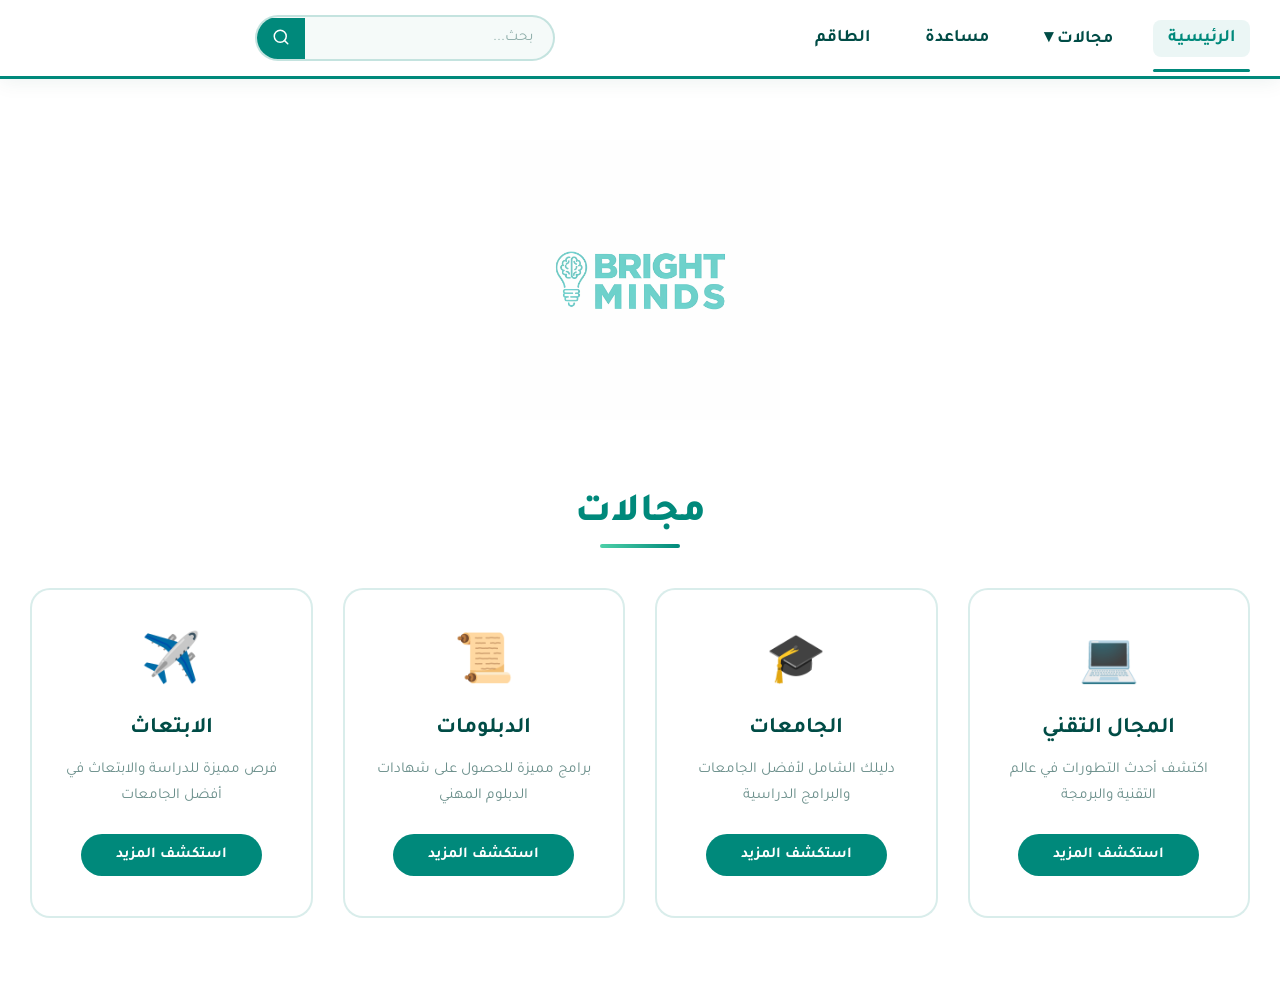
==== index.html @ 67934681 "رفع الموقع الرسمي" ====
<!DOCTYPE html>
<html lang="ar" dir="rtl">
<head>
    <meta charset="UTF-8">
    <meta name="viewport" content="width=device-width, initial-scale=1.0">
    <title>الموقع الرسمي</title>
    <link rel="stylesheet" href="styles.css">
    <link href="https://fonts.googleapis.com/css2?family=Tajawal:wght@400;500;700;800&display=swap" rel="stylesheet">
</head>
<body>
    <!-- Top Navigation Bar -->
    <nav class="navbar">
        <div class="nav-container">
            <div class="nav-right">
                <a href="#" class="nav-link active">الرئيسية</a>
                <div class="dropdown">
                    <a href="fields.html" class="nav-link">مجالات ▾</a>
                    <div class="dropdown-menu">
                        <a href="technical.html" class="dropdown-item">المجال التقني</a>
                        <a href="universities.html" class="dropdown-item">الجامعات</a>
                        <a href="diplomas.html" class="dropdown-item">الدبلومات</a>
                        <a href="scholarships.html" class="dropdown-item">الابتعاث</a>
                    </div>
                </div>
                <a href="help.html" class="nav-link">مساعدة</a>
                <a href="team.html" class="nav-link">الطاقم</a>
            </div>
            <div class="nav-center">
                <div class="search-box">
                    <input type="text" placeholder="بحث..." class="search-input">
                    <button class="search-btn">
                        <svg xmlns="http://www.w3.org/2000/svg" width="18" height="18" viewBox="0 0 24 24" fill="none" stroke="currentColor" stroke-width="2" stroke-linecap="round" stroke-linejoin="round">
                            <circle cx="11" cy="11" r="8"></circle>
                            <line x1="21" y1="21" x2="16.65" y2="16.65"></line>
                        </svg>
                    </button>
                </div>
            </div>
        </div>
    </nav>

    <!-- Main Content -->
    <main class="main-content">
        <!-- Logo Section -->
        <section class="logo-section">
            <img src="1.png" alt="شعار الموقع" class="logo">
        </section>

        <!-- Fields Section -->
        <section class="fields-section">
            <h2 class="section-title">مجالات</h2>
            <div class="cards-container">
                <div class="card">
                    <div class="card-icon">💻</div>
                    <h3>المجال التقني</h3>
                    <p>اكتشف أحدث التطورات في عالم التقنية والبرمجة</p>
                    <a href="technical.html" class="card-btn">استكشف المزيد</a>
                </div>
                <div class="card">
                    <div class="card-icon">🎓</div>
                    <h3>الجامعات</h3>
                    <p>دليلك الشامل لأفضل الجامعات والبرامج الدراسية</p>
                    <a href="universities.html" class="card-btn">استكشف المزيد</a>
                </div>
                <div class="card">
                    <div class="card-icon">📜</div>
                    <h3>الدبلومات</h3>
                    <p>برامج مميزة للحصول على شهادات الدبلوم المهني</p>
                    <a href="diplomas.html" class="card-btn">استكشف المزيد</a>
                </div>
                <div class="card">
                    <div class="card-icon">✈️</div>
                    <h3>الابتعاث</h3>
                    <p>فرص مميزة للدراسة والابتعاث في أفضل الجامعات</p>
                    <a href="scholarships.html" class="card-btn">استكشف المزيد</a>
                </div>
            </div>
        </section>
    </main>

    <script src="script.js"></script>
</body>
</html>
---- styles.css ----
* {
    margin: 0;
    padding: 0;
    box-sizing: border-box;
}

body {
    font-family: 'Tajawal', sans-serif;
    background: #ffffff;
    color: #004c46;
    direction: rtl;
}

/* ===================== Navigation Bar ===================== */
.navbar {
    position: fixed;
    top: 0;
    left: 0;
    width: 100%;
    background: #ffffff;
    box-shadow: 0 2px 20px rgba(0, 76, 70, 0.08);
    z-index: 1000;
    padding: 15px 30px;
    border-bottom: 3px solid #00897b;
}

.nav-container {
    max-width: 1400px;
    margin: 0 auto;
    display: flex;
    justify-content: space-between;
    align-items: center;
    gap: 20px;
}

.nav-right,
.nav-left {
    display: flex;
    align-items: center;
    gap: 25px;
}

.nav-center {
    flex: 1;
    display: flex;
    justify-content: center;
}

.nav-link {
    text-decoration: none;
    color: #004c46;
    font-size: 1.1rem;
    font-weight: 600;
    padding: 8px 15px;
    border-radius: 8px;
    transition: all 0.3s ease;
    position: relative;
}

.nav-link:hover,
.nav-link.active {
    color: #00897b;
    background: rgba(0, 137, 123, 0.08);
}

.nav-link.active::after {
    content: '';
    position: absolute;
    bottom: -15px;
    right: 0;
    width: 100%;
    height: 3px;
    background: #00897b;
    border-radius: 3px;
}

/* ===================== Dropdown ===================== */
.dropdown {
    position: relative;
}

.dropdown-menu {
    position: absolute;
    top: 100%;
    right: 0;
    background: #ffffff;
    min-width: 200px;
    border-radius: 12px;
    box-shadow: 0 10px 40px rgba(0, 76, 70, 0.15);
    padding: 10px;
    opacity: 0;
    visibility: hidden;
    transform: translateY(10px);
    transition: all 0.3s ease;
    border: 1px solid rgba(0, 137, 123, 0.1);
}

.dropdown:hover .dropdown-menu {
    opacity: 1;
    visibility: visible;
    transform: translateY(0);
}

.dropdown-item {
    display: block;
    padding: 12px 18px;
    text-decoration: none;
    color: #004c46;
    font-size: 0.95rem;
    font-weight: 500;
    border-radius: 8px;
    transition: all 0.3s ease;
    border-right: 4px solid transparent;
}

.dropdown-item:hover {
    background: rgba(0, 137, 123, 0.08);
    color: #00897b;
    border-right-color: #00897b;
    padding-right: 25px;
}

/* ===================== Search Box ===================== */
.search-box {
    display: flex;
    align-items: center;
    background: #f5faf9;
    border: 2px solid rgba(0, 137, 123, 0.2);
    border-radius: 50px;
    overflow: hidden;
    transition: all 0.3s ease;
    max-width: 300px;
    width: 100%;
}

.search-box:focus-within {
    border-color: #00897b;
    box-shadow: 0 0 0 4px rgba(0, 137, 123, 0.1);
}

.search-input {
    flex: 1;
    border: none;
    background: transparent;
    padding: 12px 20px;
    font-family: 'Tajawal', sans-serif;
    font-size: 0.95rem;
    color: #004c46;
    outline: none;
}

.search-input::placeholder {
    color: #8faeaa;
}

.search-btn {
    background: #00897b;
    border: none;
    color: #ffffff;
    padding: 10px 15px;
    cursor: pointer;
    transition: all 0.3s ease;
}

.search-btn:hover {
    background: #00695c;
}

/* ===================== Main Content ===================== */
.main-content {
    padding-top: 80px;
    min-height: 100vh;
}

.logo-section {
    display: flex;
    justify-content: center;
    align-items: center;
    padding: 60px 20px 30px;
}

.logo {
    max-width: 280px;
    width: 100%;
    height: auto;
}

/* ===================== Fields Section ===================== */
.fields-section {
    max-width: 1400px;
    margin: 0 auto;
    padding: 40px 30px 80px;
    text-align: center;
}

.section-title {
    font-size: 2.5rem;
    font-weight: 800;
    color: #00897b;
    margin-bottom: 50px;
    position: relative;
    display: inline-block;
}

.section-title::after {
    content: '';
    position: absolute;
    bottom: -10px;
    right: 50%;
    transform: translateX(50%);
    width: 80px;
    height: 4px;
    background: linear-gradient(to left, #00897b, #4dd0a8);
    border-radius: 4px;
}

.cards-container {
    display: grid;
    grid-template-columns: repeat(4, 1fr);
    gap: 30px;
}

.card {
    background: #ffffff;
    border: 2px solid rgba(0, 137, 123, 0.15);
    border-radius: 20px;
    padding: 40px 30px;
    text-align: center;
    transition: all 0.4s ease;
    position: relative;
    overflow: hidden;
}

.card::before {
    content: '';
    position: absolute;
    top: 0;
    left: 0;
    width: 100%;
    height: 5px;
    background: linear-gradient(to left, #00897b, #4dd0a8);
    transform: scaleX(0);
    transform-origin: right;
    transition: transform 0.4s ease;
}

.card:hover {
    transform: translateY(-8px);
    border-color: #00897b;
    box-shadow: 0 15px 50px rgba(0, 137, 123, 0.2);
}

.card:hover::before {
    transform: scaleX(1);
}

.card-icon {
    font-size: 3rem;
    margin-bottom: 20px;
}

.card h3 {
    font-size: 1.4rem;
    font-weight: 700;
    color: #004c46;
    margin-bottom: 15px;
}

.card p {
    color: #6b8f8b;
    font-size: 0.95rem;
    line-height: 1.7;
    margin-bottom: 25px;
}

.card-btn {
    display: inline-block;
    padding: 12px 35px;
    background: #00897b;
    color: #ffffff;
    text-decoration: none;
    border-radius: 50px;
    font-weight: 600;
    font-size: 0.95rem;
    transition: all 0.3s ease;
}

.card-btn:hover {
    background: #00695c;
    transform: scale(1.05);
    box-shadow: 0 8px 25px rgba(0, 137, 123, 0.3);
}

@keyframes fadeIn {
    from {
        opacity: 0;
        transform: translateY(20px);
    }
    to {
        opacity: 1;
        transform: translateY(0);
    }
}

/* ===================== Empty Pages ===================== */
.empty-page {
    display: flex;
    flex-direction: column;
    justify-content: center;
    align-items: center;
    gap: 15px;
}

.page-title {
    font-size: 2.8rem;
    font-weight: 800;
    color: #00897b;
}

.page-subtitle {
    font-size: 1.1rem;
    color: #6b8f8b;
}

/* ===================== Responsive ===================== */
@media (max-width: 1200px) {
    .cards-container {
        grid-template-columns: repeat(2, 1fr);
    }
}

@media (max-width: 768px) {
    .navbar {
        padding: 12px 15px;
    }

    .nav-container {
        flex-wrap: wrap;
        justify-content: center;
        gap: 10px;
    }

    .nav-right,
    .nav-left {
        gap: 10px;
    }

    .nav-center {
        order: 3;
        width: 100%;
    }

    .search-box {
        max-width: 100%;
    }

    .cards-container {
        grid-template-columns: 1fr;
    }

    .section-title {
        font-size: 2rem;
    }
}
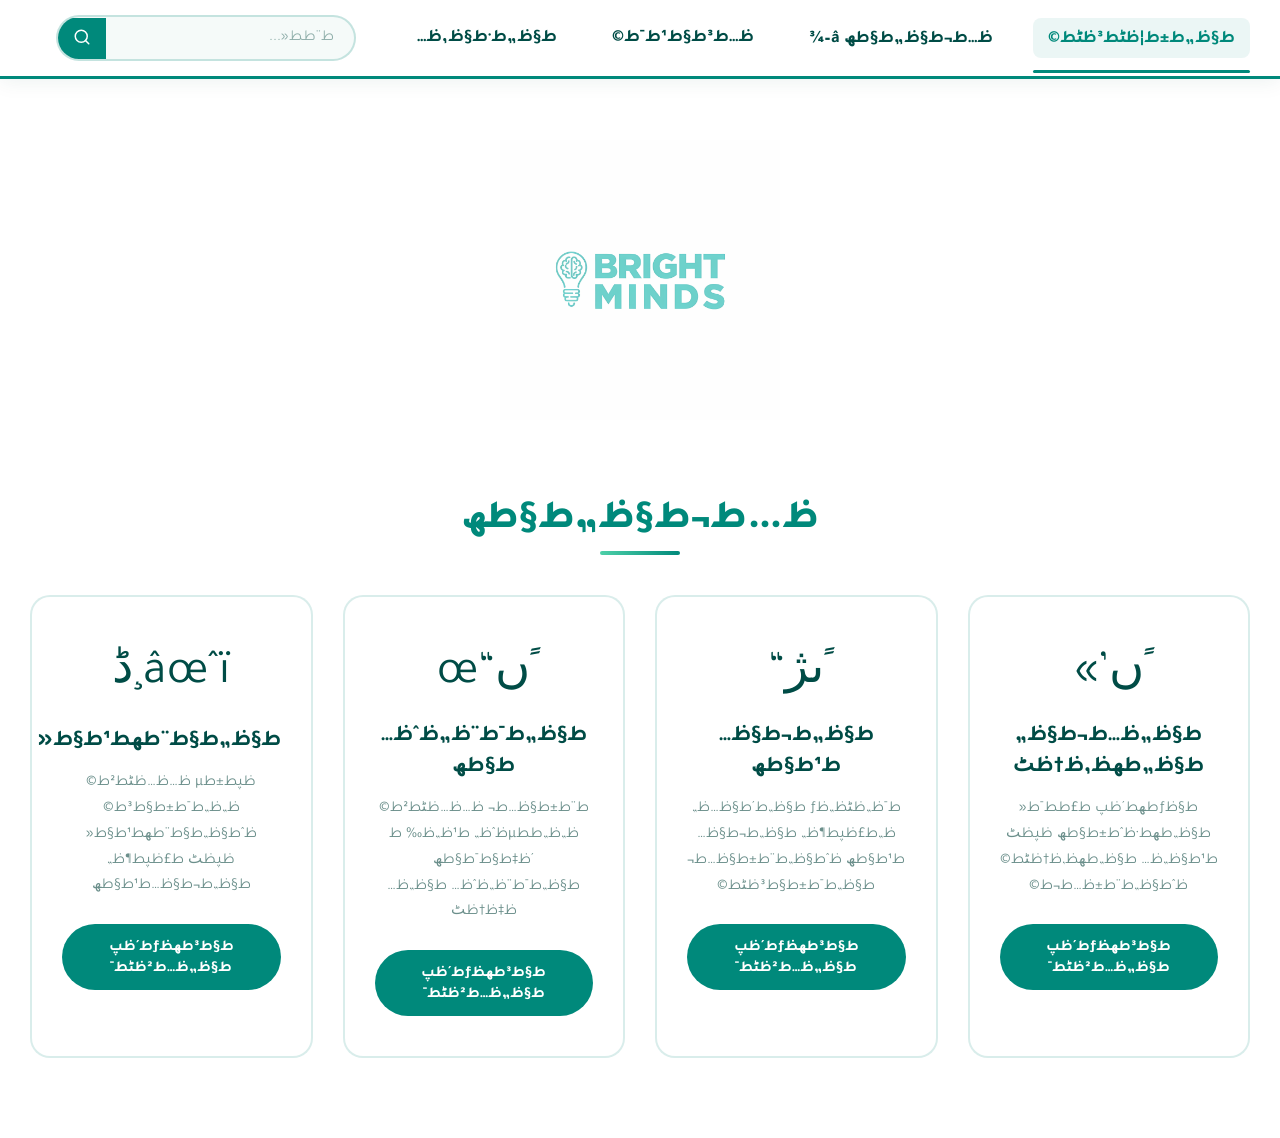
==== commit 1813fb63: "حذف صفحة المجالات وتحديث الروابط" ====
--- a/index.html
+++ b/index.html
@@ -1,9 +1,9 @@
-<!DOCTYPE html>
+﻿<!DOCTYPE html>
 <html lang="ar" dir="rtl">
 <head>
     <meta charset="UTF-8">
     <meta name="viewport" content="width=device-width, initial-scale=1.0">
-    <title>الموقع الرسمي</title>
+    <title>ط§ظ„ظ…ظˆظ‚ط¹ ط§ظ„ط±ط³ظ…ظٹ</title>
     <link rel="stylesheet" href="styles.css">
     <link href="https://fonts.googleapis.com/css2?family=Tajawal:wght@400;500;700;800&display=swap" rel="stylesheet">
 </head>
@@ -12,22 +12,22 @@
     <nav class="navbar">
         <div class="nav-container">
             <div class="nav-right">
-                <a href="#" class="nav-link active">الرئيسية</a>
+                <a href="#" class="nav-link active">ط§ظ„ط±ط¦ظٹط³ظٹط©</a>
                 <div class="dropdown">
-                    <a href="fields.html" class="nav-link">مجالات ▾</a>
+                    <a href="#" class="nav-link">ظ…ط¬ط§ظ„ط§طھ â–¾</a>
                     <div class="dropdown-menu">
-                        <a href="technical.html" class="dropdown-item">المجال التقني</a>
-                        <a href="universities.html" class="dropdown-item">الجامعات</a>
-                        <a href="diplomas.html" class="dropdown-item">الدبلومات</a>
-                        <a href="scholarships.html" class="dropdown-item">الابتعاث</a>
+                        <a href="technical.html" class="dropdown-item">ط§ظ„ظ…ط¬ط§ظ„ ط§ظ„طھظ‚ظ†ظٹ</a>
+                        <a href="universities.html" class="dropdown-item">ط§ظ„ط¬ط§ظ…ط¹ط§طھ</a>
+                        <a href="diplomas.html" class="dropdown-item">ط§ظ„ط¯ط¨ظ„ظˆظ…ط§طھ</a>
+                        <a href="scholarships.html" class="dropdown-item">ط§ظ„ط§ط¨طھط¹ط§ط«</a>
                     </div>
                 </div>
-                <a href="help.html" class="nav-link">مساعدة</a>
-                <a href="team.html" class="nav-link">الطاقم</a>
+                <a href="help.html" class="nav-link">ظ…ط³ط§ط¹ط¯ط©</a>
+                <a href="team.html" class="nav-link">ط§ظ„ط·ط§ظ‚ظ…</a>
             </div>
             <div class="nav-center">
                 <div class="search-box">
-                    <input type="text" placeholder="بحث..." class="search-input">
+                    <input type="text" placeholder="ط¨ط­ط«..." class="search-input">
                     <button class="search-btn">
                         <svg xmlns="http://www.w3.org/2000/svg" width="18" height="18" viewBox="0 0 24 24" fill="none" stroke="currentColor" stroke-width="2" stroke-linecap="round" stroke-linejoin="round">
                             <circle cx="11" cy="11" r="8"></circle>
@@ -43,36 +43,36 @@
     <main class="main-content">
         <!-- Logo Section -->
         <section class="logo-section">
-            <img src="1.png" alt="شعار الموقع" class="logo">
+            <img src="1.png" alt="ط´ط¹ط§ط± ط§ظ„ظ…ظˆظ‚ط¹" class="logo">
         </section>
 
         <!-- Fields Section -->
         <section class="fields-section">
-            <h2 class="section-title">مجالات</h2>
+            <h2 class="section-title">ظ…ط¬ط§ظ„ط§طھ</h2>
             <div class="cards-container">
                 <div class="card">
-                    <div class="card-icon">💻</div>
-                    <h3>المجال التقني</h3>
-                    <p>اكتشف أحدث التطورات في عالم التقنية والبرمجة</p>
-                    <a href="technical.html" class="card-btn">استكشف المزيد</a>
+                    <div class="card-icon">ًں’»</div>
+                    <h3>ط§ظ„ظ…ط¬ط§ظ„ ط§ظ„طھظ‚ظ†ظٹ</h3>
+                    <p>ط§ظƒطھط´ظپ ط£ط­ط¯ط« ط§ظ„طھط·ظˆط±ط§طھ ظپظٹ ط¹ط§ظ„ظ… ط§ظ„طھظ‚ظ†ظٹط© ظˆط§ظ„ط¨ط±ظ…ط¬ط©</p>
+                    <a href="technical.html" class="card-btn">ط§ط³طھظƒط´ظپ ط§ظ„ظ…ط²ظٹط¯</a>
                 </div>
                 <div class="card">
-                    <div class="card-icon">🎓</div>
-                    <h3>الجامعات</h3>
-                    <p>دليلك الشامل لأفضل الجامعات والبرامج الدراسية</p>
-                    <a href="universities.html" class="card-btn">استكشف المزيد</a>
+                    <div class="card-icon">ًںژ“</div>
+                    <h3>ط§ظ„ط¬ط§ظ…ط¹ط§طھ</h3>
+                    <p>ط¯ظ„ظٹظ„ظƒ ط§ظ„ط´ط§ظ…ظ„ ظ„ط£ظپط¶ظ„ ط§ظ„ط¬ط§ظ…ط¹ط§طھ ظˆط§ظ„ط¨ط±ط§ظ…ط¬ ط§ظ„ط¯ط±ط§ط³ظٹط©</p>
+                    <a href="universities.html" class="card-btn">ط§ط³طھظƒط´ظپ ط§ظ„ظ…ط²ظٹط¯</a>
                 </div>
                 <div class="card">
-                    <div class="card-icon">📜</div>
-                    <h3>الدبلومات</h3>
-                    <p>برامج مميزة للحصول على شهادات الدبلوم المهني</p>
-                    <a href="diplomas.html" class="card-btn">استكشف المزيد</a>
+                    <div class="card-icon">ًں“œ</div>
+                    <h3>ط§ظ„ط¯ط¨ظ„ظˆظ…ط§طھ</h3>
+                    <p>ط¨ط±ط§ظ…ط¬ ظ…ظ…ظٹط²ط© ظ„ظ„ط­طµظˆظ„ ط¹ظ„ظ‰ ط´ظ‡ط§ط¯ط§طھ ط§ظ„ط¯ط¨ظ„ظˆظ… ط§ظ„ظ…ظ‡ظ†ظٹ</p>
+                    <a href="diplomas.html" class="card-btn">ط§ط³طھظƒط´ظپ ط§ظ„ظ…ط²ظٹط¯</a>
                 </div>
                 <div class="card">
-                    <div class="card-icon">✈️</div>
-                    <h3>الابتعاث</h3>
-                    <p>فرص مميزة للدراسة والابتعاث في أفضل الجامعات</p>
-                    <a href="scholarships.html" class="card-btn">استكشف المزيد</a>
+                    <div class="card-icon">âœˆï¸ڈ</div>
+                    <h3>ط§ظ„ط§ط¨طھط¹ط§ط«</h3>
+                    <p>ظپط±طµ ظ…ظ…ظٹط²ط© ظ„ظ„ط¯ط±ط§ط³ط© ظˆط§ظ„ط§ط¨طھط¹ط§ط« ظپظٹ ط£ظپط¶ظ„ ط§ظ„ط¬ط§ظ…ط¹ط§طھ</p>
+                    <a href="scholarships.html" class="card-btn">ط§ط³طھظƒط´ظپ ط§ظ„ظ…ط²ظٹط¯</a>
                 </div>
             </div>
         </section>
--- a/styles.css
+++ b/styles.css
@@ -81,7 +81,7 @@
 
 .dropdown-menu {
     position: absolute;
-    top: 100%;
+    top: calc(100% + 8px);
     right: 0;
     background: #ffffff;
     min-width: 200px;
@@ -90,12 +90,14 @@
     padding: 10px;
     opacity: 0;
     visibility: hidden;
-    transform: translateY(10px);
+    transform: translateY(-5px);
     transition: all 0.3s ease;
     border: 1px solid rgba(0, 137, 123, 0.1);
-}
-
-.dropdown:hover .dropdown-menu {
+    z-index: 100;
+}
+
+.dropdown:hover .dropdown-menu,
+.dropdown.open .dropdown-menu {
     opacity: 1;
     visibility: visible;
     transform: translateY(0);
@@ -330,6 +332,10 @@
 }
 
 @media (max-width: 768px) {
+    .main-content {
+        padding-top: 150px;
+    }
+
     .navbar {
         padding: 12px 15px;
     }
@@ -343,6 +349,13 @@
     .nav-right,
     .nav-left {
         gap: 10px;
+        flex-wrap: wrap;
+        justify-content: center;
+    }
+
+    .nav-link {
+        font-size: 0.95rem;
+        padding: 6px 10px;
     }
 
     .nav-center {
@@ -354,6 +367,25 @@
         max-width: 100%;
     }
 
+    .dropdown-menu {
+        position: absolute;
+        right: auto;
+        left: 50%;
+        transform: translateX(-50%) translateY(10px);
+    }
+
+    .dropdown:hover .dropdown-menu {
+        transform: translateX(-50%) translateY(0);
+    }
+
+    .logo-section {
+        padding: 40px 20px 20px;
+    }
+
+    .logo {
+        max-width: 200px;
+    }
+
     .cards-container {
         grid-template-columns: 1fr;
     }
@@ -361,4 +393,13 @@
     .section-title {
         font-size: 2rem;
     }
+
+    .empty-page {
+        padding: 0 20px;
+        text-align: center;
+    }
+
+    .page-title {
+        font-size: 2rem;
+    }
 }
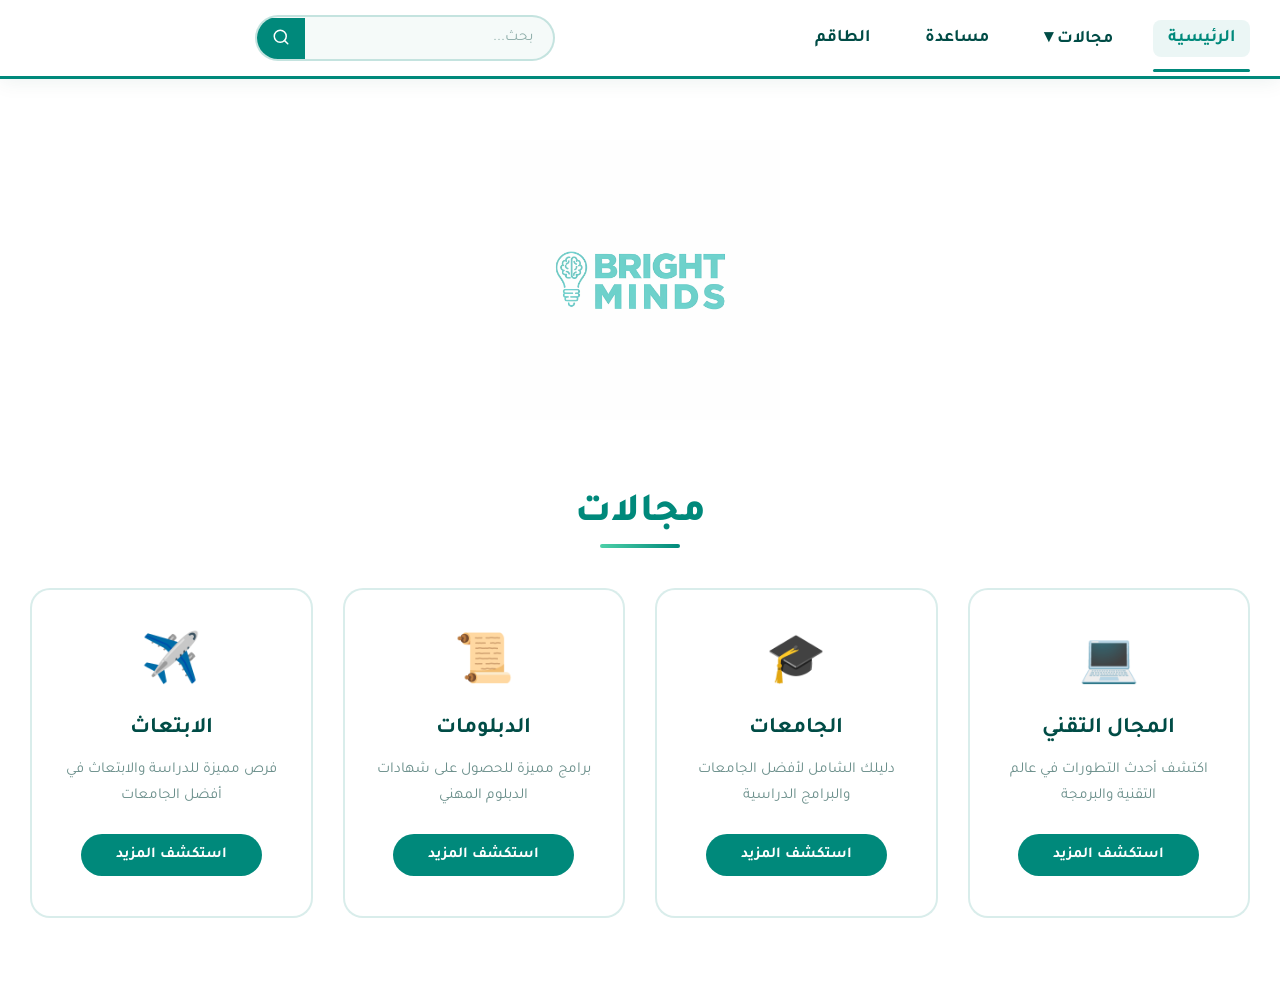
==== commit 2e3e39a7: "إصلاح ترميز الملفات واستعادة صفحة المجالات" ====
--- a/index.html
+++ b/index.html
@@ -3,7 +3,7 @@
 <head>
     <meta charset="UTF-8">
     <meta name="viewport" content="width=device-width, initial-scale=1.0">
-    <title>ط§ظ„ظ…ظˆظ‚ط¹ ط§ظ„ط±ط³ظ…ظٹ</title>
+    <title>الموقع الرسمي</title>
     <link rel="stylesheet" href="styles.css">
     <link href="https://fonts.googleapis.com/css2?family=Tajawal:wght@400;500;700;800&display=swap" rel="stylesheet">
 </head>
@@ -12,22 +12,22 @@
     <nav class="navbar">
         <div class="nav-container">
             <div class="nav-right">
-                <a href="#" class="nav-link active">ط§ظ„ط±ط¦ظٹط³ظٹط©</a>
+                <a href="#" class="nav-link active">الرئيسية</a>
                 <div class="dropdown">
-                    <a href="#" class="nav-link">ظ…ط¬ط§ظ„ط§طھ â–¾</a>
+                    <a href="#" class="nav-link">مجالات ▾</a>
                     <div class="dropdown-menu">
-                        <a href="technical.html" class="dropdown-item">ط§ظ„ظ…ط¬ط§ظ„ ط§ظ„طھظ‚ظ†ظٹ</a>
-                        <a href="universities.html" class="dropdown-item">ط§ظ„ط¬ط§ظ…ط¹ط§طھ</a>
-                        <a href="diplomas.html" class="dropdown-item">ط§ظ„ط¯ط¨ظ„ظˆظ…ط§طھ</a>
-                        <a href="scholarships.html" class="dropdown-item">ط§ظ„ط§ط¨طھط¹ط§ط«</a>
+                        <a href="technical.html" class="dropdown-item">المجال التقني</a>
+                        <a href="universities.html" class="dropdown-item">الجامعات</a>
+                        <a href="diplomas.html" class="dropdown-item">الدبلومات</a>
+                        <a href="scholarships.html" class="dropdown-item">الابتعاث</a>
                     </div>
                 </div>
-                <a href="help.html" class="nav-link">ظ…ط³ط§ط¹ط¯ط©</a>
-                <a href="team.html" class="nav-link">ط§ظ„ط·ط§ظ‚ظ…</a>
+                <a href="help.html" class="nav-link">مساعدة</a>
+                <a href="team.html" class="nav-link">الطاقم</a>
             </div>
             <div class="nav-center">
                 <div class="search-box">
-                    <input type="text" placeholder="ط¨ط­ط«..." class="search-input">
+                    <input type="text" placeholder="بحث..." class="search-input">
                     <button class="search-btn">
                         <svg xmlns="http://www.w3.org/2000/svg" width="18" height="18" viewBox="0 0 24 24" fill="none" stroke="currentColor" stroke-width="2" stroke-linecap="round" stroke-linejoin="round">
                             <circle cx="11" cy="11" r="8"></circle>
@@ -43,36 +43,36 @@
     <main class="main-content">
         <!-- Logo Section -->
         <section class="logo-section">
-            <img src="1.png" alt="ط´ط¹ط§ط± ط§ظ„ظ…ظˆظ‚ط¹" class="logo">
+            <img src="1.png" alt="شعار الموقع" class="logo">
         </section>
 
         <!-- Fields Section -->
         <section class="fields-section">
-            <h2 class="section-title">ظ…ط¬ط§ظ„ط§طھ</h2>
+            <h2 class="section-title">مجالات</h2>
             <div class="cards-container">
                 <div class="card">
-                    <div class="card-icon">ًں’»</div>
-                    <h3>ط§ظ„ظ…ط¬ط§ظ„ ط§ظ„طھظ‚ظ†ظٹ</h3>
-                    <p>ط§ظƒطھط´ظپ ط£ط­ط¯ط« ط§ظ„طھط·ظˆط±ط§طھ ظپظٹ ط¹ط§ظ„ظ… ط§ظ„طھظ‚ظ†ظٹط© ظˆط§ظ„ط¨ط±ظ…ط¬ط©</p>
-                    <a href="technical.html" class="card-btn">ط§ط³طھظƒط´ظپ ط§ظ„ظ…ط²ظٹط¯</a>
+                    <div class="card-icon">💻</div>
+                    <h3>المجال التقني</h3>
+                    <p>اكتشف أحدث التطورات في عالم التقنية والبرمجة</p>
+                    <a href="technical.html" class="card-btn">استكشف المزيد</a>
                 </div>
                 <div class="card">
-                    <div class="card-icon">ًںژ“</div>
-                    <h3>ط§ظ„ط¬ط§ظ…ط¹ط§طھ</h3>
-                    <p>ط¯ظ„ظٹظ„ظƒ ط§ظ„ط´ط§ظ…ظ„ ظ„ط£ظپط¶ظ„ ط§ظ„ط¬ط§ظ…ط¹ط§طھ ظˆط§ظ„ط¨ط±ط§ظ…ط¬ ط§ظ„ط¯ط±ط§ط³ظٹط©</p>
-                    <a href="universities.html" class="card-btn">ط§ط³طھظƒط´ظپ ط§ظ„ظ…ط²ظٹط¯</a>
+                    <div class="card-icon">🎓</div>
+                    <h3>الجامعات</h3>
+                    <p>دليلك الشامل لأفضل الجامعات والبرامج الدراسية</p>
+                    <a href="universities.html" class="card-btn">استكشف المزيد</a>
                 </div>
                 <div class="card">
-                    <div class="card-icon">ًں“œ</div>
-                    <h3>ط§ظ„ط¯ط¨ظ„ظˆظ…ط§طھ</h3>
-                    <p>ط¨ط±ط§ظ…ط¬ ظ…ظ…ظٹط²ط© ظ„ظ„ط­طµظˆظ„ ط¹ظ„ظ‰ ط´ظ‡ط§ط¯ط§طھ ط§ظ„ط¯ط¨ظ„ظˆظ… ط§ظ„ظ…ظ‡ظ†ظٹ</p>
-                    <a href="diplomas.html" class="card-btn">ط§ط³طھظƒط´ظپ ط§ظ„ظ…ط²ظٹط¯</a>
+                    <div class="card-icon">📜</div>
+                    <h3>الدبلومات</h3>
+                    <p>برامج مميزة للحصول على شهادات الدبلوم المهني</p>
+                    <a href="diplomas.html" class="card-btn">استكشف المزيد</a>
                 </div>
                 <div class="card">
-                    <div class="card-icon">âœˆï¸ڈ</div>
-                    <h3>ط§ظ„ط§ط¨طھط¹ط§ط«</h3>
-                    <p>ظپط±طµ ظ…ظ…ظٹط²ط© ظ„ظ„ط¯ط±ط§ط³ط© ظˆط§ظ„ط§ط¨طھط¹ط§ط« ظپظٹ ط£ظپط¶ظ„ ط§ظ„ط¬ط§ظ…ط¹ط§طھ</p>
-                    <a href="scholarships.html" class="card-btn">ط§ط³طھظƒط´ظپ ط§ظ„ظ…ط²ظٹط¯</a>
+                    <div class="card-icon">✈️</div>
+                    <h3>الابتعاث</h3>
+                    <p>فرص مميزة للدراسة والابتعاث في أفضل الجامعات</p>
+                    <a href="scholarships.html" class="card-btn">استكشف المزيد</a>
                 </div>
             </div>
         </section>
